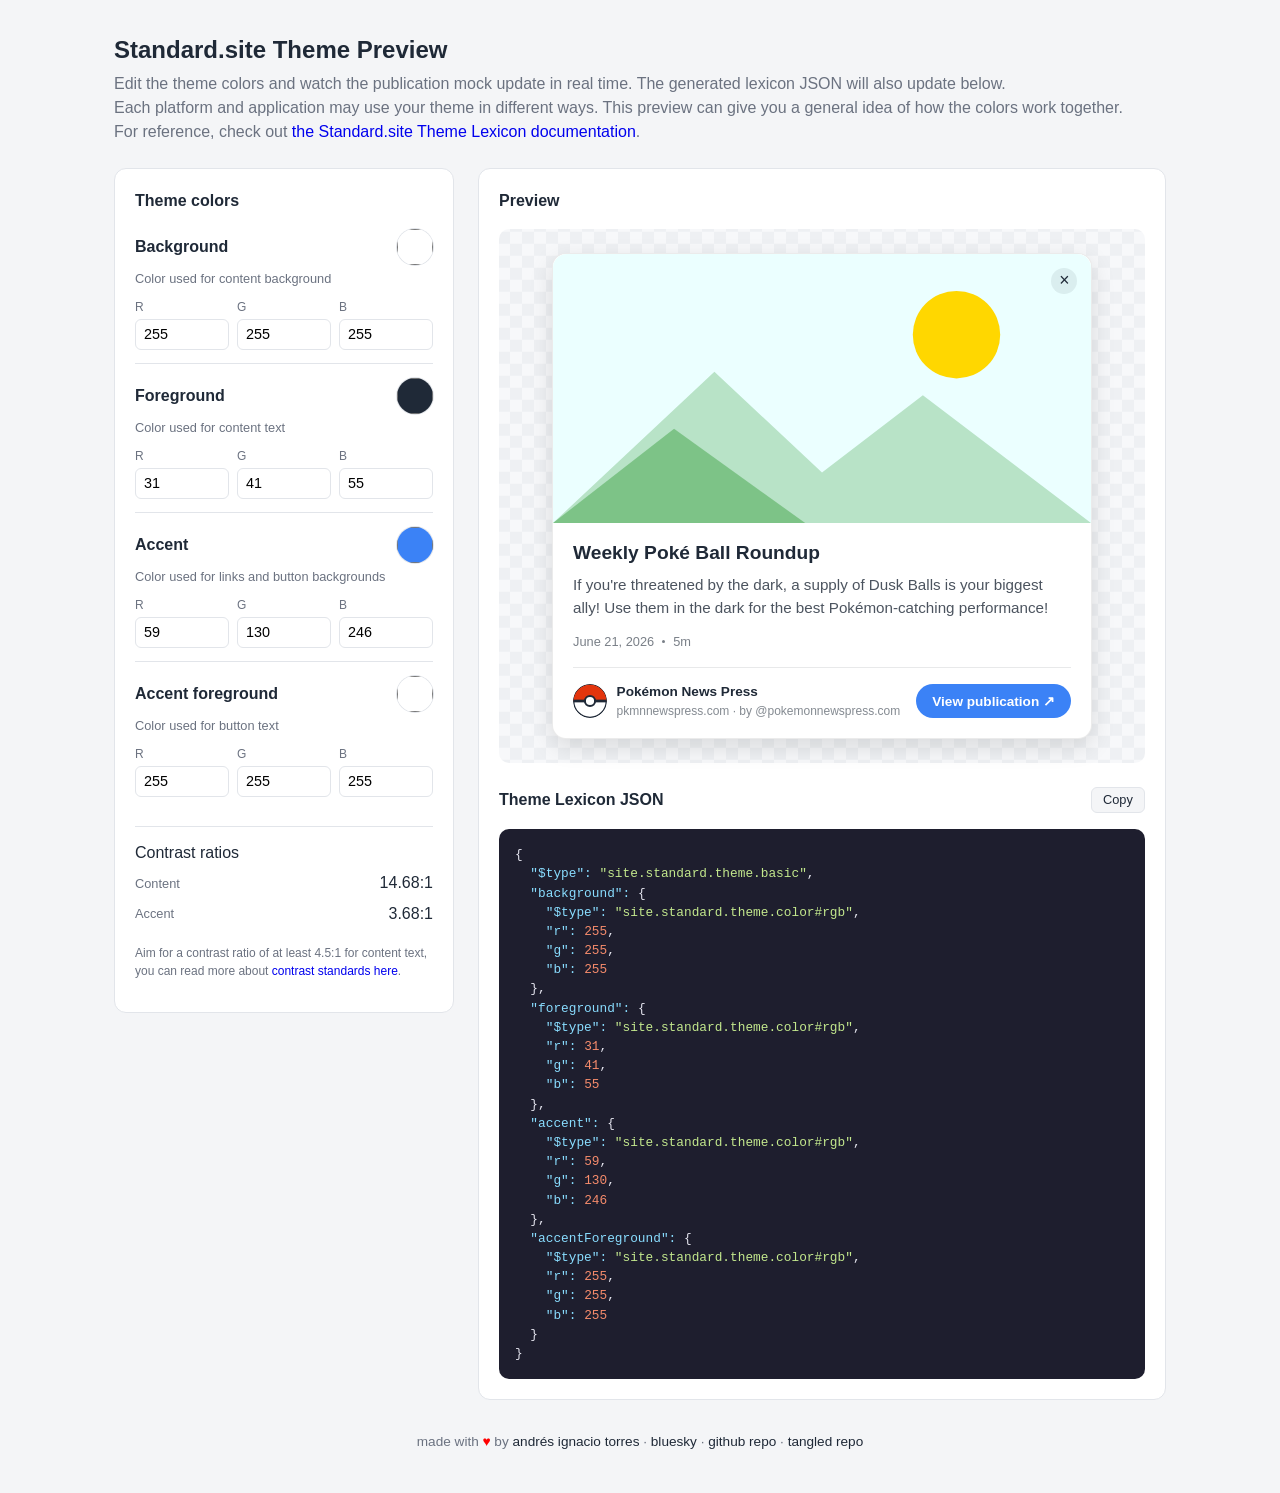
==== src/index.html @ 170ec67c "refactor+doc: reorder source files and add screenshot to README" ====
<!DOCTYPE html>
<html lang="en">
<head>
  <meta charset="UTF-8" />
  <meta name="viewport" content="width=device-width, initial-scale=1.0" />
  <title>Standard.site Theme Preview</title>
  <link rel="icon" href="data:image/svg+xml,<svg xmlns=%22http://www.w3.org/2000/svg%22 viewBox=%220 0 100 100%22><text y=%22.9em%22 font-size=%2290%22>🎨</text></svg>">
  <link rel="stylesheet" href="styles.css" />

  <!-- Meta tags -->
  <meta name="title" content="Standard.site Theme Preview" />
  <meta name="description" content="A small web application to preview Standard.site publication themes with live updates and JSON output." />
  <meta name="author" content="andrés ignacio torres" />
  <meta property="og:title" content="Standard.site Theme Preview" />
  <meta property="og:description" content="A small web application to preview Standard.site publication themes with live updates and JSON output." />
  <meta property="og:url" content="https://themepreview.aitorres.com" />
  <meta property="og:type" content="website" />
</head>
<body>
  <header class="app-header">
    <h1>Standard.site Theme Preview</h1>
    <p>
      Edit the theme colors and watch the publication mock update in real time. The generated lexicon JSON will also update below.
    </p>
    <p>
      Each platform and application may use your theme in different ways. This preview can give you a general idea of how the colors work together.
    </p>
    <p>
      For reference, check out <a href="https://standard.site/docs/lexicons/theme/" target="_blank" rel="noopener">the Standard.site Theme Lexicon documentation</a>.
    </p>
  </header>

  <main class="layout">
    <section class="panel" aria-label="Theme controls">
      <h2>Theme colors</h2>

      <div class="color-field" data-role="background">
        <div class="color-field-header">
          <label>Background</label>
          <input type="color" class="hex-input" aria-label="Background hex color" />
        </div>
        <p>Color used for content background</p>
        <div class="rgb-inputs">
          <label>R<input type="number" class="rgb-input" data-channel="r" min="0" max="255" /></label>
          <label>G<input type="number" class="rgb-input" data-channel="g" min="0" max="255" /></label>
          <label>B<input type="number" class="rgb-input" data-channel="b" min="0" max="255" /></label>
        </div>
      </div>

      <div class="color-field" data-role="foreground">
        <div class="color-field-header">
          <label>Foreground</label>
          <input type="color" class="hex-input" aria-label="Foreground hex color" />
        </div>
        <p>Color used for content text</p>
        <div class="rgb-inputs">
          <label>R<input type="number" class="rgb-input" data-channel="r" min="0" max="255" /></label>
          <label>G<input type="number" class="rgb-input" data-channel="g" min="0" max="255" /></label>
          <label>B<input type="number" class="rgb-input" data-channel="b" min="0" max="255" /></label>
        </div>
      </div>

      <div class="color-field" data-role="accent">
        <div class="color-field-header">
          <label>Accent</label>
          <input type="color" class="hex-input" aria-label="Accent hex color" />
        </div>
        <p>Color used for links and button backgrounds</p>
        <div class="rgb-inputs">
          <label>R<input type="number" class="rgb-input" data-channel="r" min="0" max="255" /></label>
          <label>G<input type="number" class="rgb-input" data-channel="g" min="0" max="255" /></label>
          <label>B<input type="number" class="rgb-input" data-channel="b" min="0" max="255" /></label>
        </div>
      </div>

      <div class="color-field" data-role="accentForeground">
        <div class="color-field-header">
          <label>Accent foreground</label>
          <input type="color" class="hex-input" aria-label="Accent foreground hex color" />
        </div>
        <p>Color used for button text</p>
        <div class="rgb-inputs">
          <label>R<input type="number" class="rgb-input" data-channel="r" min="0" max="255" /></label>
          <label>G<input type="number" class="rgb-input" data-channel="g" min="0" max="255" /></label>
          <label>B<input type="number" class="rgb-input" data-channel="b" min="0" max="255" /></label>
        </div>
      </div>

      <div class="contrast-summary" aria-label="Contrast ratios">
        <label>Contrast ratios</label>
        <div class="contrast-row">
          <span class="contrast-label">Content</span>
          <span class="contrast-value" id="contrast-content"></span>
        </div>
        <div class="contrast-row">
          <span class="contrast-label">Accent</span>
          <span class="contrast-value" id="contrast-accent"></span>
        </div>
        <p>Aim for a contrast ratio of at least 4.5:1 for content text, you can read more about <a href="https://www.w3.org/WAI/WCAG22/Understanding/contrast-minimum.html" target="_blank" rel="noopener noreferrer">contrast standards here</a>.</p>
      </div>
    </section>

    <section class="panel" aria-label="Live preview">
      <h2>Preview</h2>

      <div class="preview-stage">
        <article class="pub-card" id="preview-card">
          <button class="pub-card-close" type="button" aria-label="Dismiss">&times;</button>
          <div class="pub-card-image" aria-hidden="true">
            <svg viewBox="0 0 320 160" xmlns="http://www.w3.org/2000/svg" preserveAspectRatio="xMidYMid slice">
              <rect width="320" height="160" fill="color-mix(in srgb, cyan 8%, var(--bg))" />
              <circle cx="240" cy="48" r="26" fill="gold" />
              <path d="M0 160 L96 70 L160 130 L220 84 L320 160 Z" fill="color-mix(in srgb, green 22%, transparent)" />
              <path d="M0 160 L72 104 L150 160 Z" fill="color-mix(in srgb, green 32%, transparent)" />
            </svg>
          </div>
          <h3>Weekly Poké Ball Roundup</h3>
          <p class="pub-card-desc">
            If you're threatened by the dark, a supply of Dusk Balls is your biggest ally!
            Use them in the dark for the best Pokémon-catching performance!
          </p>
          <p class="pub-card-meta">
            <span>June 21, 2026</span>
            <span class="pub-card-dot" aria-hidden="true"></span>
            <span>5m</span>
          </p>
          <div class="pub-card-footer">
            <div class="pub-card-author">
              <span class="pub-card-avatar" aria-hidden="true">
                <svg viewBox="0 0 100 100" xmlns="http://www.w3.org/2000/svg">
                  <circle cx="50" cy="50" r="48" fill="#fff" stroke="#1f2937" stroke-width="4" />
                  <path d="M2 50 A48 48 0 0 1 98 50 Z" fill="#e3350d" />
                  <rect x="2" y="46" width="96" height="8" fill="#1f2937" />
                  <circle cx="50" cy="50" r="15" fill="#fff" stroke="#1f2937" stroke-width="6" />
                </svg>
              </span>
              <span class="pub-card-author-text">
                <span class="pub-card-author-name">Pokémon News Press</span>
                <span class="pub-card-author-sub">pkmnnewspress.com · by @pokemonnewspress.com</span>
              </span>
            </div>
            <button class="pub-card-view-button" type="button">View publication &nearr;</button>
          </div>
        </article>
      </div>

      <h2 class="json-heading">
        Theme Lexicon JSON
        <button class="copy-btn" id="copy-btn" type="button">Copy</button>
      </h2>
      <pre class="json-output" id="json-output"></pre>
    </section>
  </main>

  <footer class="app-footer">
    made with <span class="heart">&hearts;</span> by
    <a href="https://aitorres.com" title="andrés ignacio torres website">andrés ignacio torres</a>
    &middot;
    <a href="https://bsky.app/profile/andresitorresm.com" title="Bluesky profile">bluesky</a>
    &middot;
    <a href="https://github.com/andresitorresm/standard-site-theme-preview" title="GitHub repository">github repo</a>
    &middot;
    <a href="https://tangled.org/andresitorresm.com/standard-site-theme-preview" title="Tangled repository">tangled repo</a>
  </footer>

  <script src="app.js"></script>
</body>
</html>
---- src/styles.css ----
:root {
  --bg: #ffffff;
  --fg: #1f2937;
  --accent: #3b82f6;
  --accent-fg: #ffffff;

  --ui-bg: #f4f5f7;
  --ui-panel: #ffffff;
  --ui-border: #e2e5ea;
  --ui-text: #1f2937;
  --ui-muted: #6b7280;
}

* {
  box-sizing: border-box;
}

* a {
  text-decoration: none;
}

body {
  margin: 0;
  font-family: Helvetica, Verdana, Arial, sans-serif;
  background: var(--ui-bg);
  color: var(--ui-text);
  line-height: 1.5;
}

.app-header {
  max-width: 1100px;
  margin: 0 auto;
  padding: 2rem clamp(1rem, 4vw, 1.5rem) 0;
}

.app-header h1 {
  margin: 0 0 0.25rem;
  font-size: 1.5rem;
}

.app-header p {
  margin: 0;
  color: var(--ui-muted);
}

.layout {
  max-width: 1100px;
  margin: 0 auto;
  padding: clamp(1rem, 4vw, 1.5rem);
  display: grid;
  grid-template-columns: minmax(260px, 340px) 1fr;
  gap: clamp(1rem, 3vw, 1.5rem);
  align-items: start;
}

.panel {
  background: var(--ui-panel);
  border: 1px solid var(--ui-border);
  border-radius: 12px;
  padding: 1.25rem;
}

.panel h2 {
  margin: 0 0 1rem;
  font-size: 1rem;
}

.heart {
  color: red;
}

/* Controls */
.color-field {
  padding: 0.85rem 0;
  border-top: 1px solid var(--ui-border);
}

.color-field:first-of-type {
  border-top: none;
  padding-top: 0;
}

.color-field-header {
  display: flex;
  align-items: center;
  justify-content: space-between;
  gap: 0.75rem;
}

.color-field-header label {
  font-weight: 600;
}

.color-field-header input[type="color"] {
  width: 36px;
  height: 36px;
  padding: 0;
  border: none;
  border-radius: 50%;
  background: none;
  cursor: pointer;
  box-shadow: 0 0 0 1px var(--ui-border);
}

.color-field-header input[type="color"]::-webkit-color-swatch-wrapper,
.color-field-header input[type="color"]::-webkit-color-swatch-wrapper:focus {
  padding: 0;
  border-radius: 0;
  border: none;
  border-color: transparent;
  outline: none;
  box-shadow: none;
}

.color-field-header input[type="color"]::-webkit-color-swatch,
.color-field-header input[type="color"]::-moz-color-swatch {
  border: none;
  border-radius: 50%;
}

.color-field p {
  margin: 0.25rem 0 0.6rem;
  font-size: 0.8rem;
  color: var(--ui-muted);
}

.rgb-inputs {
  display: grid;
  grid-template-columns: repeat(3, 1fr);
  gap: 0.5rem;
}

.rgb-inputs label {
  display: flex;
  flex-direction: column;
  min-width: 0;
  font-size: 0.75rem;
  color: var(--ui-muted);
  gap: 0.2rem;
}

.rgb-inputs input {
  width: 100%;
  padding: 0.4rem 0.5rem;
  border: 1px solid var(--ui-border);
  border-radius: 6px;
  font-size: 0.9rem;
}

.contrast-summary {
  margin-top: 1rem;
  padding-top: 0.85rem;
  border-top: 1px solid var(--ui-border);
  display: grid;
  gap: 0.4rem;
}

.contrast-row {
  display: flex;
  align-items: center;
  justify-content: space-between;
  gap: 0.75rem;
}

.contrast-label {
  font-size: 0.8rem;
  color: var(--ui-muted);
}

.contrast-value {
  font-weight: 500;
  font-variant-numeric: tabular-nums;
}

.contrast-summary p {
  font-size: 0.75rem;
  color: var(--ui-muted);
}

/* Preview column */
.preview-stage {
  display: flex;
  justify-content: center;
  padding: clamp(0.75rem, 4vw, 1.5rem);
  background: repeating-conic-gradient(#eef0f3 0% 25%, #f7f8fa 0% 50%) 50% / 24px
    24px;
  border-radius: 10px;
}

/* Publication card */
.pub-card {
  position: relative;
  width: 100%;
  max-width: 540px;
  background: var(--bg);
  color: var(--fg);
  border: 1px solid rgba(0, 0, 0, 0.08);
  border-radius: 14px;
  padding: 1.1rem 1.25rem;
  box-shadow: 0 8px 24px rgba(0, 0, 0, 0.12);
}

.pub-card-close {
  position: absolute;
  top: 0.85rem;
  right: 0.85rem;
  width: 26px;
  height: 26px;
  border: none;
  border-radius: 50%;
  background: color-mix(in srgb, var(--fg) 8%, transparent);
  color: var(--fg);
  font-size: 1.1rem;
  line-height: 1;
  cursor: pointer;
}

.pub-card-image {
  margin: -1.1rem -1.25rem 1rem;
  border-radius: 14px 14px 0 0;
  overflow: hidden;
  background: var(--bg);
  color: var(--fg);
}

.pub-card-image svg {
  display: block;
  width: 100%;
  height: auto;
}

.pub-card h3 {
  margin: 0 1.5rem 0.4rem 0;
  font-size: 1.2rem;
}

.pub-card-desc {
  margin: 0 0 0.75rem;
  font-size: 0.95rem;
  color: color-mix(in srgb, var(--fg) 80%, transparent);
}

.pub-card-meta {
  display: flex;
  align-items: center;
  gap: 0.5rem;
  margin: 0 0 1rem;
  font-size: 0.8rem;
  color: color-mix(in srgb, var(--fg) 60%, transparent);
}

.pub-card-dot {
  width: 3px;
  height: 3px;
  border-radius: 50%;
  background: currentColor;
}

.pub-card-footer {
  display: flex;
  align-items: center;
  justify-content: space-between;
  gap: 0.75rem;
  border-top: 1px solid color-mix(in srgb, var(--fg) 10%, transparent);
  padding-top: 0.85rem;
}

.pub-card-author {
  display: flex;
  align-items: center;
  gap: 0.6rem;
  min-width: 0;
}

.pub-card-avatar {
  flex: none;
  width: 34px;
  height: 34px;
  border-radius: 50%;
  overflow: hidden;
}

.pub-card-avatar svg {
  display: block;
  width: 100%;
  height: 100%;
}

.pub-card-author-text {
  display: flex;
  flex-direction: column;
  min-width: 0;
}

.pub-card-author-name {
  font-size: 0.85rem;
  font-weight: 600;
  white-space: nowrap;
  overflow: hidden;
  text-overflow: ellipsis;
}

.pub-card-author-sub {
  font-size: 0.75rem;
  color: color-mix(in srgb, var(--fg) 55%, transparent);
  white-space: nowrap;
  overflow: hidden;
  text-overflow: ellipsis;
}

.pub-card-view-button {
  flex: none;
  border: none;
  border-radius: 999px;
  padding: 0.55rem 1rem;
  background: var(--accent);
  color: var(--accent-fg);
  font-size: 0.85rem;
  font-weight: 600;
  cursor: pointer;
}

/* JSON output */
.json-heading {
  display: flex;
  align-items: center;
  justify-content: space-between;
  margin-top: 1.5rem !important;
}

.copy-btn {
  border: 1px solid var(--ui-border);
  background: var(--ui-bg);
  color: var(--ui-text);
  border-radius: 6px;
  padding: 0.3rem 0.7rem;
  font-size: 0.8rem;
  cursor: pointer;
}

.copy-btn.is-copied {
  background: #def7e5;
  border-color: #9ae0b1;
  color: #1f7a3d;
}

.json-output {
  margin: 0;
  padding: 1rem;
  background: #1e1e2e;
  color: #e6e6f0;
  border-radius: 10px;
  font-size: 0.8rem;
  overflow: auto;
}

.json-output .tok-key {
  color: #89ddff;
}

.json-output .tok-str {
  color: #c3e88d;
}

.json-output .tok-num {
  color: #f78c6c;
}

.json-output .tok-bool {
  color: #c792ea;
}

.json-output .tok-null {
  color: #ff5370;
}

.app-footer {
  max-width: 1100px;
  margin: 0 auto;
  padding: 0.5rem clamp(1rem, 4vw, 1.5rem) 2.5rem;
  text-align: center;
  font-size: 0.85rem;
  color: var(--ui-muted);
}

.app-footer a {
  color: var(--ui-text);
}

/* Responsiveness */
@media (max-width: 720px) {
  .layout {
    grid-template-columns: 1fr;
  }

  .app-header h1 {
    font-size: 1.3rem;
  }
}

@media (max-width: 420px) {
  .pub-card-footer {
    flex-direction: column;
    align-items: stretch;
    gap: 0.85rem;
  }

  .pub-card-view-button {
    width: 100%;
    text-align: center;
  }
}
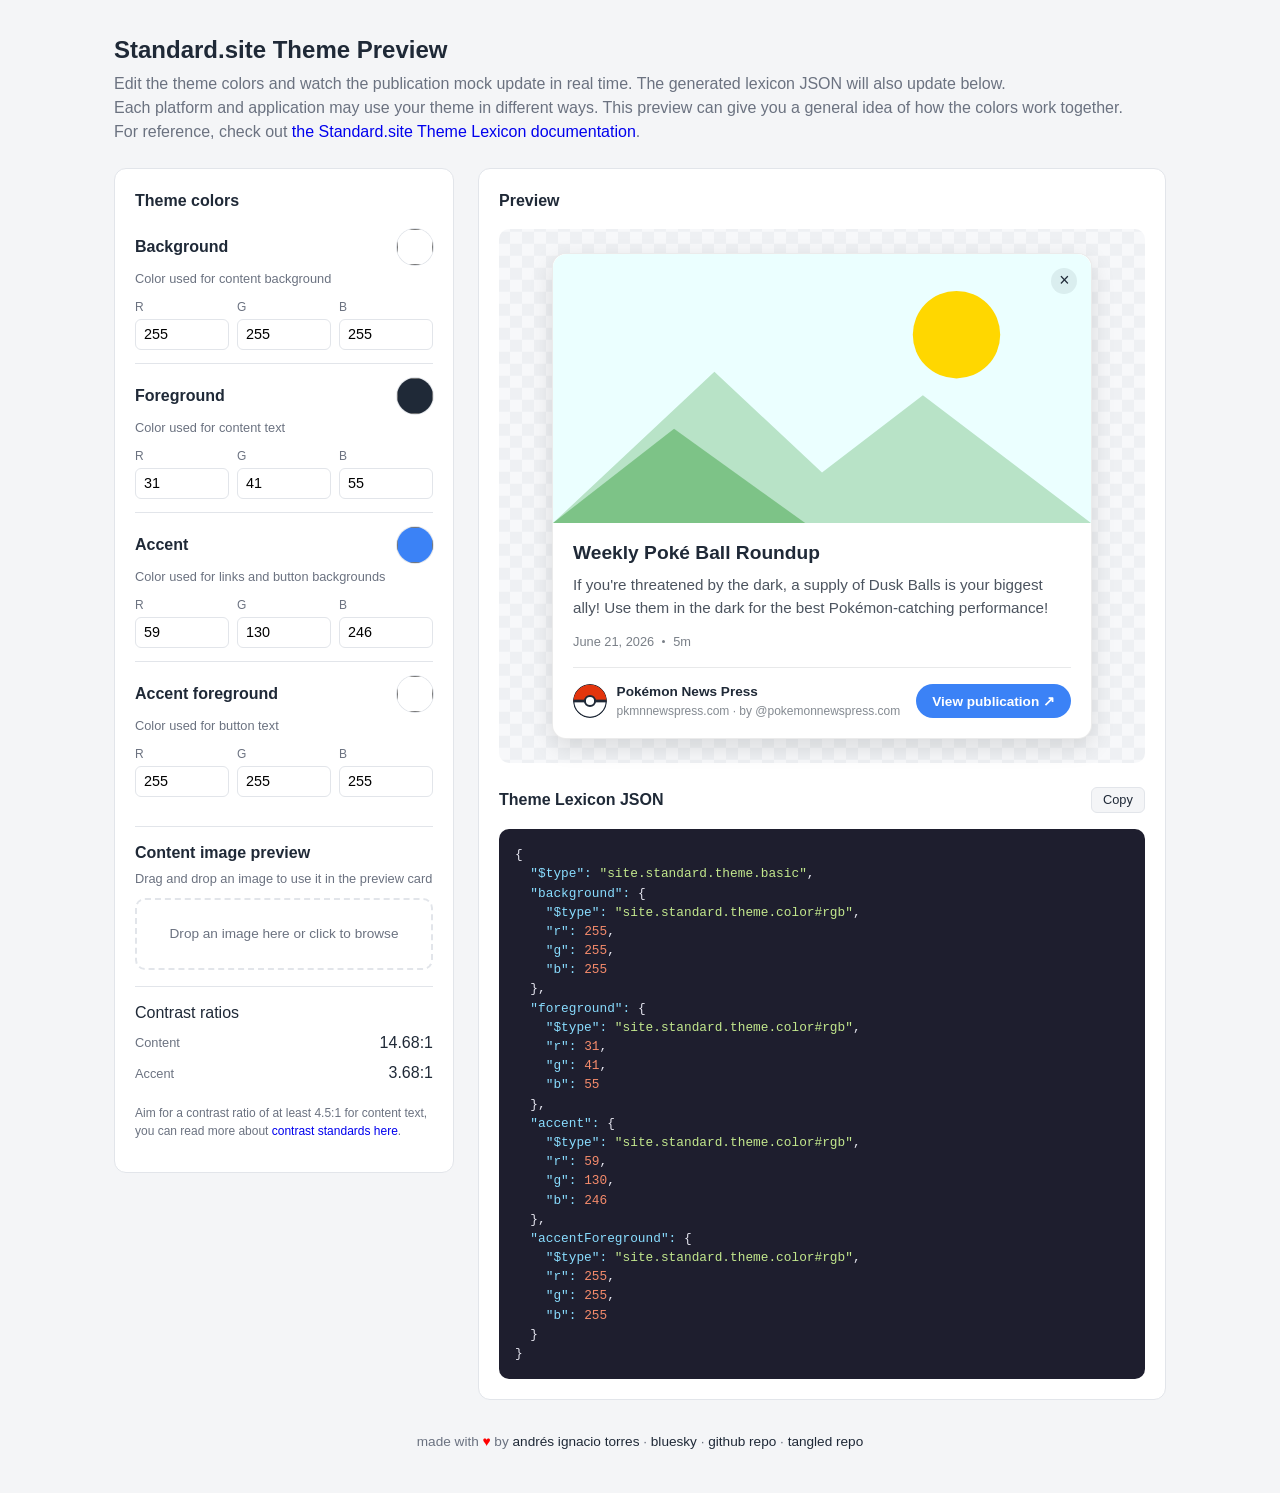
==== commit a69aca34: "feat: add content image preview" ====
--- a/src/index.html
+++ b/src/index.html
@@ -86,6 +86,16 @@
         </div>
       </div>
 
+      <div class="image-field">
+        <label>Content image preview</label>
+        <p>Drag and drop an image to use it in the preview card</p>
+        <div class="image-dropzone" id="image-dropzone" tabindex="0" role="button" aria-label="Upload content image">
+          <input type="file" id="image-input" accept="image/*" hidden />
+          <span class="image-dropzone-text">Drop an image here or click to browse</span>
+        </div>
+        <button class="image-remove-btn" id="image-remove-btn" type="button" hidden>Remove image</button>
+      </div>
+
       <div class="contrast-summary" aria-label="Contrast ratios">
         <label>Contrast ratios</label>
         <div class="contrast-row">
@@ -113,6 +123,7 @@
               <path d="M0 160 L96 70 L160 130 L220 84 L320 160 Z" fill="color-mix(in srgb, green 22%, transparent)" />
               <path d="M0 160 L72 104 L150 160 Z" fill="color-mix(in srgb, green 32%, transparent)" />
             </svg>
+            <img class="pub-card-photo" id="pub-card-photo" alt="" hidden />
           </div>
           <h3>Weekly Poké Ball Roundup</h3>
           <p class="pub-card-desc">
--- a/src/styles.css
+++ b/src/styles.css
@@ -175,6 +175,68 @@
 .contrast-summary p {
   font-size: 0.75rem;
   color: var(--ui-muted);
+}
+
+.image-field {
+  margin-top: 1rem;
+  padding-top: 0.85rem;
+  border-top: 1px solid var(--ui-border);
+}
+
+.image-field label {
+  font-weight: 600;
+}
+
+.image-field p {
+  margin: 0.25rem 0 0.6rem;
+  font-size: 0.8rem;
+  color: var(--ui-muted);
+}
+
+.image-dropzone {
+  display: flex;
+  align-items: center;
+  justify-content: center;
+  padding: 1.5rem 1rem;
+  text-align: center;
+  border: 2px dashed var(--ui-border);
+  border-radius: 10px;
+  color: var(--ui-muted);
+  font-size: 0.85rem;
+  cursor: pointer;
+  transition: border-color 0.15s ease, background 0.15s ease;
+}
+
+.image-dropzone:hover,
+.image-dropzone:focus-visible {
+  border-color: var(--accent, #3b82f6);
+  outline: none;
+}
+
+.image-dropzone.is-dragover {
+  border-color: var(--accent, #3b82f6);
+  background: color-mix(in srgb, #3b82f6 8%, transparent);
+}
+
+.image-remove-btn {
+  margin-top: 0.6rem;
+  padding: 0.4rem 0.75rem;
+  border: 1px solid var(--ui-border);
+  border-radius: 6px;
+  background: none;
+  color: var(--ui-muted);
+  font-size: 0.8rem;
+  cursor: pointer;
+}
+
+.image-remove-btn:hover {
+  color: var(--fg);
+}
+
+.pub-card-photo {
+  display: block;
+  width: 100%;
+  height: auto;
 }
 
 /* Preview column */
